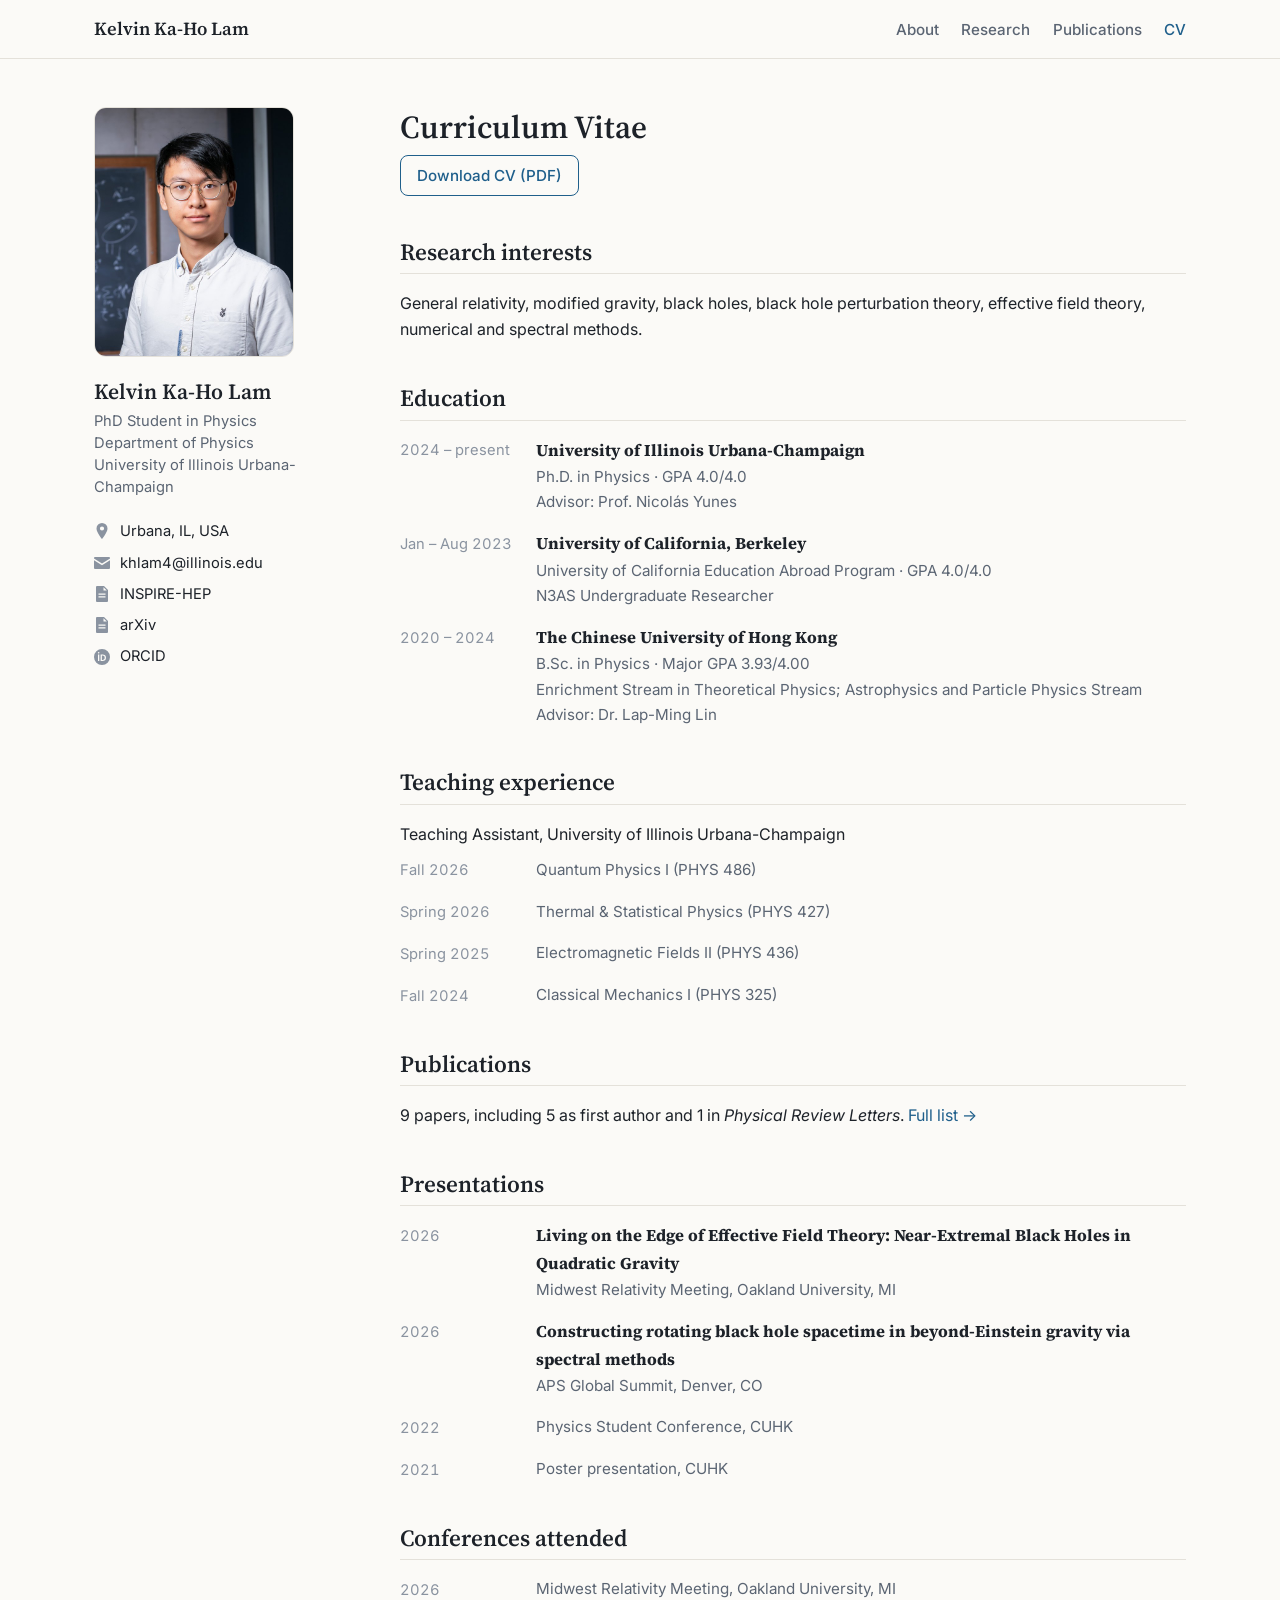
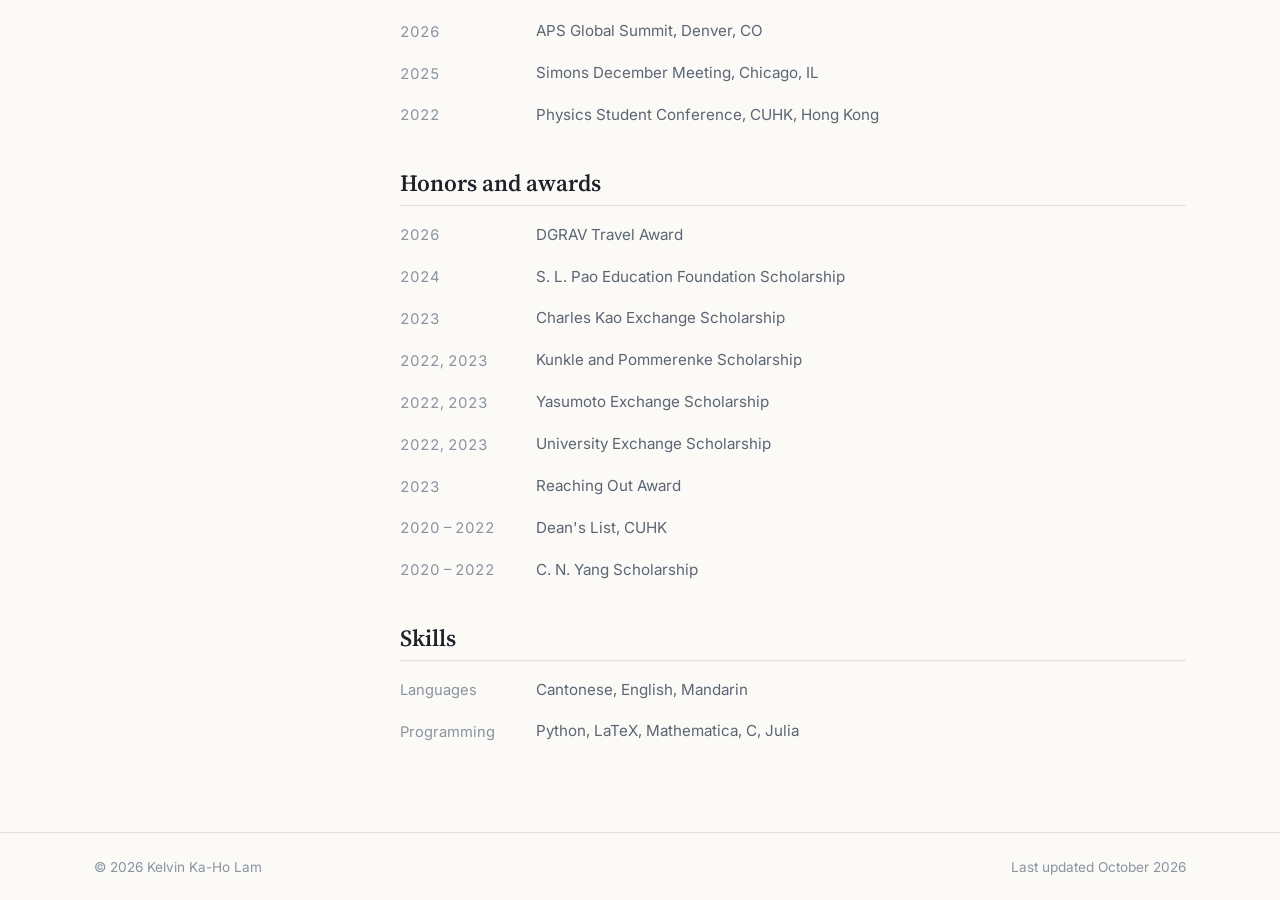
==== cv.html @ 8468ca5c "personal website first commit" ====
<!doctype html>
<html lang="en">
<head>
  <meta charset="utf-8">
  <meta name="viewport" content="width=device-width, initial-scale=1">
  <title>CV · Kelvin Ka-Ho Lam</title>
  <meta name="description" content="Curriculum vitae of Kelvin Ka-Ho Lam.">
  <meta name="author" content="Kelvin Ka-Ho Lam">
  <meta property="og:title" content="CV · Kelvin Ka-Ho Lam">
  <meta property="og:description" content="Curriculum vitae of Kelvin Ka-Ho Lam.">
  <meta property="og:type" content="website">
  <meta property="og:url" content="https://kelvin33550336.github.io/cv.html">
  <link rel="icon" href="assets/img/favicon.svg" type="image/svg+xml">
  <link rel="preconnect" href="https://fonts.googleapis.com">
  <link rel="preconnect" href="https://fonts.gstatic.com" crossorigin>
  <link href="https://fonts.googleapis.com/css2?family=Inter:wght@400;500;600&family=Source+Serif+4:opsz,wght@8..60,400;8..60,600&display=swap" rel="stylesheet">
  <link rel="stylesheet" href="assets/css/style.css">
</head>
<body>
  <a class="skip-link" href="#main">Skip to content</a>
  <header class="site-header">
    <nav class="nav" aria-label="Main">
      <a class="brand" href="index.html">Kelvin Ka-Ho Lam</a>
      <button class="nav-toggle" aria-expanded="false" aria-controls="nav-links">Menu</button>
      <ul class="nav-links" id="nav-links">
        <li><a href="index.html">About</a></li>
        <li><a href="research.html">Research</a></li>
        <li><a href="publications.html">Publications</a></li>
        <li><a href="cv.html" aria-current="page">CV</a></li>
      </ul>
    </nav>
  </header>

  <div class="layout">
    <aside class="sidebar" aria-label="Profile">
      <img class="avatar" src="assets/img/profile.jpg" alt="Portrait of Kelvin Ka-Ho Lam" width="200" height="250">
      <p class="name">Kelvin Ka-Ho Lam</p>
      <p class="role">PhD Student in Physics<br>Department of Physics<br>University of Illinois Urbana-Champaign</p>
      <ul>
        <li><svg viewBox="0 0 16 16" aria-hidden="true"><path d="M8 0a5.5 5.5 0 0 0-5.5 5.5C2.5 9.6 8 16 8 16s5.5-6.4 5.5-10.5A5.5 5.5 0 0 0 8 0zm0 7.6a2.1 2.1 0 1 1 0-4.2 2.1 2.1 0 0 1 0 4.2z"/></svg><span>Urbana, IL, USA</span></li>
        <li><svg viewBox="0 0 16 16" aria-hidden="true"><path d="M0 3a1 1 0 0 1 1-1h14a1 1 0 0 1 1 1v.4L8 8.5 0 3.4V3zm0 2.2V13a1 1 0 0 0 1 1h14a1 1 0 0 0 1-1V5.2L8 10.3 0 5.2z"/></svg><a href="mailto:khlam4@illinois.edu">khlam4@illinois.edu</a></li>
        <li><svg viewBox="0 0 16 16" aria-hidden="true"><path d="M3 0h7l4 4v11a1 1 0 0 1-1 1H3a1 1 0 0 1-1-1V1a1 1 0 0 1 1-1zm6.5 1.2V4.5h3.3L9.5 1.2zM4.5 7.5v1.2h7V7.5h-7zm0 2.8v1.2h7v-1.2h-7z"/></svg><a href="https://inspirehep.net/authors/3211704">INSPIRE-HEP</a></li>
        <li><svg viewBox="0 0 16 16" aria-hidden="true"><path d="M3 0h7l4 4v11a1 1 0 0 1-1 1H3a1 1 0 0 1-1-1V1a1 1 0 0 1 1-1zm6.5 1.2V4.5h3.3L9.5 1.2zM4.5 7.5v1.2h7V7.5h-7zm0 2.8v1.2h7v-1.2h-7z"/></svg><a href="https://arxiv.org/search/?query=Lam%2C+Kelvin&amp;searchtype=author">arXiv</a></li>
        <li><svg viewBox="0 0 16 16" aria-hidden="true"><path d="M8 0a8 8 0 1 0 0 16A8 8 0 0 0 8 0zM5.3 12H4V5.5h1.3V12zM4.65 4.6a.8.8 0 1 1 0-1.6.8.8 0 0 1 0 1.6zM12 8.7c0 2.1-1.4 3.3-3.4 3.3H6.6V5.5h2c2 0 3.4 1.2 3.4 3.2zm-1.3 0c0-1.4-.9-2.1-2.2-2.1h-.6v4.3h.6c1.3 0 2.2-.8 2.2-2.2z"/></svg><a href="https://orcid.org/0009-0008-0185-2543">ORCID</a></li>
      </ul>
    </aside>

    <main class="content" id="main">
      <h1>Curriculum Vitae</h1>
      <p><a class="button" href="assets/cv/CV.pdf">Download CV (PDF)</a></p>

      <h2>Research interests</h2>
      <p>General relativity, modified gravity, black holes, black hole perturbation theory, effective field theory, numerical and spectral methods.</p>

      <h2>Education</h2>
      <div class="cv-entry"><div class="when">2024 &ndash; present</div><div class="what"><strong>University of Illinois Urbana-Champaign</strong><div>Ph.D. in Physics &middot; GPA 4.0/4.0<br>Advisor: Prof. Nicolás Yunes</div></div></div>
      <div class="cv-entry"><div class="when">Jan &ndash; Aug 2023</div><div class="what"><strong>University of California, Berkeley</strong><div>University of California Education Abroad Program &middot; GPA 4.0/4.0<br>N3AS Undergraduate Researcher</div></div></div>
      <div class="cv-entry"><div class="when">2020 &ndash; 2024</div><div class="what"><strong>The Chinese University of Hong Kong</strong><div>B.Sc. in Physics &middot; Major GPA 3.93/4.00<br>Enrichment Stream in Theoretical Physics; Astrophysics and Particle Physics Stream<br>Advisor: Dr. Lap-Ming Lin</div></div></div>

      <h2>Teaching experience</h2>
      <p style="margin-bottom:.6rem">Teaching Assistant, University of Illinois Urbana-Champaign</p>
      <div class="cv-entry"><div class="when">Fall 2026</div><div class="what"><div>Quantum Physics I (PHYS 486)</div></div></div>
      <div class="cv-entry"><div class="when">Spring 2026</div><div class="what"><div>Thermal &amp; Statistical Physics (PHYS 427)</div></div></div>
      <div class="cv-entry"><div class="when">Spring 2025</div><div class="what"><div>Electromagnetic Fields II (PHYS 436)</div></div></div>
      <div class="cv-entry"><div class="when">Fall 2024</div><div class="what"><div>Classical Mechanics I (PHYS 325)</div></div></div>

      <h2>Publications</h2>
      <p>9 papers, including 5 as first author and 1 in <em>Physical Review Letters</em>. <a href="publications.html">Full list &rarr;</a></p>

      <h2>Presentations</h2>
      <div class="cv-entry"><div class="when">2026</div><div class="what"><strong>Living on the Edge of Effective Field Theory: Near-Extremal Black Holes in Quadratic Gravity</strong><div>Midwest Relativity Meeting, Oakland University, MI</div></div></div>
      <div class="cv-entry"><div class="when">2026</div><div class="what"><strong>Constructing rotating black hole spacetime in beyond-Einstein gravity via spectral methods</strong><div>APS Global Summit, Denver, CO</div></div></div>
      <div class="cv-entry"><div class="when">2022</div><div class="what"><div>Physics Student Conference, CUHK</div></div></div>
      <div class="cv-entry"><div class="when">2021</div><div class="what"><div>Poster presentation, CUHK</div></div></div>

      <h2>Conferences attended</h2>
      <div class="cv-entry"><div class="when">2026</div><div class="what"><div>Midwest Relativity Meeting, Oakland University, MI</div></div></div>
      <div class="cv-entry"><div class="when">2026</div><div class="what"><div>APS Global Summit, Denver, CO</div></div></div>
      <div class="cv-entry"><div class="when">2025</div><div class="what"><div>Simons December Meeting, Chicago, IL</div></div></div>
      <div class="cv-entry"><div class="when">2022</div><div class="what"><div>Physics Student Conference, CUHK, Hong Kong</div></div></div>

      <h2>Honors and awards</h2>
      <div class="cv-entry"><div class="when">2026</div><div class="what"><div>DGRAV Travel Award</div></div></div>
      <div class="cv-entry"><div class="when">2024</div><div class="what"><div>S. L. Pao Education Foundation Scholarship</div></div></div>
      <div class="cv-entry"><div class="when">2023</div><div class="what"><div>Charles Kao Exchange Scholarship</div></div></div>
      <div class="cv-entry"><div class="when">2022, 2023</div><div class="what"><div>Kunkle and Pommerenke Scholarship</div></div></div>
      <div class="cv-entry"><div class="when">2022, 2023</div><div class="what"><div>Yasumoto Exchange Scholarship</div></div></div>
      <div class="cv-entry"><div class="when">2022, 2023</div><div class="what"><div>University Exchange Scholarship</div></div></div>
      <div class="cv-entry"><div class="when">2023</div><div class="what"><div>Reaching Out Award</div></div></div>
      <div class="cv-entry"><div class="when">2020 &ndash; 2022</div><div class="what"><div>Dean's List, CUHK</div></div></div>
      <div class="cv-entry"><div class="when">2020 &ndash; 2022</div><div class="what"><div>C. N. Yang Scholarship</div></div></div>

      <h2>Skills</h2>
      <div class="cv-entry"><div class="when">Languages</div><div class="what"><div>Cantonese, English, Mandarin</div></div></div>
      <div class="cv-entry"><div class="when">Programming</div><div class="what"><div>Python, LaTeX, Mathematica, C, Julia</div></div></div>
    </main>
  </div>

  <footer class="site-footer">
    <div class="inner">
      <span>&copy; 2026 Kelvin Ka-Ho Lam</span>
      <span>Last updated October 2026</span>
    </div>
  </footer>
  <script src="assets/js/main.js"></script>
</body>
</html>
---- assets/css/style.css ----
/* ============================================================
   Kelvin Ka-Ho Lam — personal academic site
   Plain HTML/CSS, no build step. Edit the :root tokens to retheme.
   ============================================================ */

:root {
  --bg: #fbfaf7;
  --surface: #ffffff;
  --text: #1d2229;
  --muted: #5b6573;
  --faint: #8a93a0;
  --border: #e4e1da;
  --accent: #1f5f8b;
  --accent-soft: #e8f0f6;
  --highlight: #b5522b;
  --code-bg: #f2f0eb;
  --serif: "Source Serif 4", Georgia, "Times New Roman", serif;
  --sans: "Inter", -apple-system, BlinkMacSystemFont, "Segoe UI", Roboto, sans-serif;
  --maxw: 1140px;
}

@media (prefers-color-scheme: dark) {
  :root {
    --bg: #12151a;
    --surface: #181c22;
    --text: #e3e6ea;
    --muted: #a3acb8;
    --faint: #76808c;
    --border: #2a3039;
    --accent: #7fb6e0;
    --accent-soft: #1d2a36;
    --highlight: #e89a72;
    --code-bg: #1f242b;
  }
}

* { box-sizing: border-box; }

html { scroll-behavior: smooth; }

body {
  margin: 0;
  background: var(--bg);
  color: var(--text);
  font-family: var(--sans);
  font-size: 16px;
  line-height: 1.65;
  -webkit-font-smoothing: antialiased;
}

a { color: var(--accent); text-decoration: none; }
a:hover { text-decoration: underline; text-underline-offset: 3px; }

h1, h2, h3 { font-family: var(--serif); font-weight: 600; line-height: 1.25; }
h1 { font-size: 2rem; margin: 0 0 .5rem; }
h2 {
  font-size: 1.45rem;
  margin: 2.6rem 0 1rem;
  padding-bottom: .4rem;
  border-bottom: 1px solid var(--border);
}
h2:first-child { margin-top: 0; }
h3 { font-size: 1.15rem; margin: 1.8rem 0 .5rem; }

p { margin: 0 0 1rem; }

.skip-link {
  position: absolute; left: -999px; top: 0;
  background: var(--accent); color: #fff; padding: .5rem 1rem;
}
.skip-link:focus { left: 1rem; z-index: 100; }

/* ---------- Header / nav ---------- */
.site-header {
  position: sticky; top: 0; z-index: 50;
  background: color-mix(in srgb, var(--bg) 88%, transparent);
  backdrop-filter: saturate(140%) blur(8px);
  border-bottom: 1px solid var(--border);
}
.nav {
  max-width: var(--maxw); margin: 0 auto;
  display: flex; align-items: center; justify-content: space-between;
  padding: .85rem 24px; gap: 1rem;
}
.brand {
  font-family: var(--serif); font-size: 1.15rem; font-weight: 600;
  color: var(--text); white-space: nowrap;
}
.brand:hover { text-decoration: none; color: var(--accent); }
.nav-links { display: flex; gap: 1.4rem; list-style: none; margin: 0; padding: 0; }
.nav-links a { color: var(--muted); font-size: .95rem; font-weight: 500; }
.nav-links a:hover { color: var(--text); text-decoration: none; }
.nav-links a[aria-current="page"] { color: var(--accent); }

.nav-toggle {
  display: none; background: none; border: 1px solid var(--border);
  color: var(--text); border-radius: 6px; padding: .3rem .6rem; font-size: .9rem; cursor: pointer;
}

/* ---------- Layout ---------- */
.layout {
  max-width: var(--maxw); margin: 0 auto;
  display: grid; grid-template-columns: 250px 1fr; gap: 56px;
  padding: 48px 24px 72px;
}

.sidebar { position: sticky; top: 88px; align-self: start; }
.avatar {
  width: 200px; height: auto; aspect-ratio: 4 / 5; border-radius: 12px;
  object-fit: cover; display: block; margin-bottom: 1.1rem;
  border: 1px solid var(--border);
}
.avatar-placeholder {
  width: 168px; height: 168px; border-radius: 50%;
  display: grid; place-items: center; margin-bottom: 1.1rem;
  background: var(--accent-soft); color: var(--accent);
  font-family: var(--serif); font-size: 3rem; font-weight: 600;
  border: 1px solid var(--border);
}
.sidebar .name { font-family: var(--serif); font-size: 1.35rem; font-weight: 600; margin: 0; }
.sidebar .chinese-name { color: var(--muted); font-size: .95rem; margin: .1rem 0 .6rem; }
.sidebar .role { color: var(--muted); font-size: .92rem; line-height: 1.5; margin-bottom: 1.1rem; }
.sidebar ul { list-style: none; padding: 0; margin: 0; font-size: .92rem; }
.sidebar li { display: flex; align-items: center; gap: .6rem; padding: .22rem 0; }
.sidebar li svg { width: 16px; height: 16px; flex: none; fill: var(--faint); }
.sidebar li a { color: var(--text); }
.sidebar li a:hover { color: var(--accent); }

.content { min-width: 0; }

/* ---------- Home ---------- */
.lede { font-size: 1.08rem; }
.bh {
  width: 100%; height: 230px; display: block; margin: .2rem 0 1.4rem;
}
@media (max-width: 820px) { .bh { height: 170px; } }

.interests {
  display: grid; grid-template-columns: repeat(3, minmax(0, 1fr)); gap: .9rem;
  margin: 1.2rem 0 0; padding: 0; list-style: none;
}
.interests li {
  background: var(--surface); border: 1px solid var(--border); border-radius: 10px;
  padding: .9rem 1rem; font-size: .95rem;
}
.interests strong { display: block; font-family: var(--serif); font-size: 1.02rem; margin-bottom: .15rem; }
.interests span { color: var(--muted); }

.news { list-style: none; padding: 0; margin: 0; }
.news li { display: grid; grid-template-columns: 92px 1fr; gap: 1rem; padding: .5rem 0; border-bottom: 1px dashed var(--border); }
.news li:last-child { border-bottom: none; }
.news time { color: var(--faint); font-size: .9rem; font-variant-numeric: tabular-nums; }

/* ---------- Publications ---------- */
.pub-meta { color: var(--muted); font-size: .95rem; margin-bottom: 1.4rem; }
.pub-meta .legend-star { color: var(--highlight); }

.pubs { list-style: none; padding: 0; margin: 0; }
.pub {
  position: relative; padding: .95rem 0 .95rem 2.6rem;
  border-bottom: 1px solid var(--border);
}
.pub::before {
  content: "[" attr(data-n) "]";
  position: absolute; left: 0; top: 1rem;
  color: var(--faint); font-size: .85rem; font-variant-numeric: tabular-nums;
}
.pub:last-child { border-bottom: none; }
.pub-title { font-family: var(--serif); font-size: 1.06rem; font-weight: 600; color: var(--text); display: block; margin-bottom: .15rem; }
.pub-authors { font-size: .93rem; color: var(--muted); }
.pub-authors .me { color: var(--text); font-weight: 600; }
.pub-venue { font-size: .93rem; font-style: italic; color: var(--muted); }
.pub-links { margin-top: .35rem; display: flex; flex-wrap: wrap; gap: .4rem; }
.tag, .pub-links a {
  font-size: .78rem; font-weight: 500; letter-spacing: .01em;
  border: 1px solid var(--border); border-radius: 999px; padding: .08rem .6rem;
  background: var(--surface);
}
.pub-links a:hover { border-color: var(--accent); text-decoration: none; }
.tag.first { color: var(--highlight); border-color: color-mix(in srgb, var(--highlight) 40%, var(--border)); }
.tag.highlight { color: var(--accent); background: var(--accent-soft); border-color: transparent; }

.year { font-family: var(--serif); color: var(--faint); font-size: 1rem; margin: 1.8rem 0 .2rem; font-weight: 600; }

/* ---------- Research ---------- */
.theme {
  background: var(--surface); border: 1px solid var(--border); border-radius: 12px;
  padding: 1.4rem 1.5rem 1.1rem; margin-bottom: 1.4rem;
}
.theme h3 { margin-top: 0; }
.theme .refs { font-size: .9rem; color: var(--muted); margin-bottom: 0; }

/* ---------- CV ---------- */
.cv-entry { display: grid; grid-template-columns: 120px 1fr; gap: 1rem; margin-bottom: 1rem; }
.cv-entry .when { color: var(--faint); font-size: .92rem; font-variant-numeric: tabular-nums; padding-top: .1rem; }
.cv-entry .what strong { font-family: var(--serif); font-size: 1.04rem; }
.cv-entry .what div { color: var(--muted); font-size: .95rem; }
.button {
  display: inline-block; border: 1px solid var(--accent); color: var(--accent);
  border-radius: 8px; padding: .45rem 1rem; font-weight: 500; font-size: .95rem;
}
.button:hover { background: var(--accent); color: var(--bg); text-decoration: none; }

.todo {
  background: color-mix(in srgb, var(--highlight) 10%, transparent);
  border-left: 3px solid var(--highlight);
  padding: .5rem .8rem; font-size: .9rem; color: var(--muted); border-radius: 0 6px 6px 0;
}

/* ---------- Footer ---------- */
.site-footer {
  border-top: 1px solid var(--border); color: var(--faint); font-size: .85rem;
}
.site-footer .inner { max-width: var(--maxw); margin: 0 auto; padding: 1.4rem 24px; display: flex; justify-content: space-between; flex-wrap: wrap; gap: .5rem; }

/* ---------- Responsive ---------- */
@media (max-width: 820px) {
  .layout { grid-template-columns: 1fr; gap: 28px; padding: 28px 16px 56px; }
  .nav { padding: .75rem 16px; }
  .sidebar { position: static; display: grid; grid-template-columns: 96px 1fr; gap: 0 1.1rem; align-items: start; }
  .avatar-placeholder { width: 96px; height: 96px; font-size: 2rem; margin: 0; grid-row: span 3; }
  .avatar { width: 96px; height: auto; margin: 0; grid-row: span 3; border-radius: 8px; }
  .sidebar ul { grid-column: 1 / -1; display: flex; flex-wrap: wrap; gap: .1rem 1rem; margin-top: .9rem; }
  .sidebar .role { margin-bottom: 0; }
  .interests { grid-template-columns: 1fr; }
  .nav-toggle { display: block; }
  .nav-links {
    display: none; position: absolute; top: 100%; left: 0; right: 0;
    flex-direction: column; gap: 0; background: var(--bg); border-bottom: 1px solid var(--border);
  }
  .nav-links.open { display: flex; }
  .nav-links a { display: block; padding: .7rem 16px; }
  .cv-entry { grid-template-columns: 1fr; gap: .1rem; }
  .news li { grid-template-columns: 1fr; gap: 0; }
}
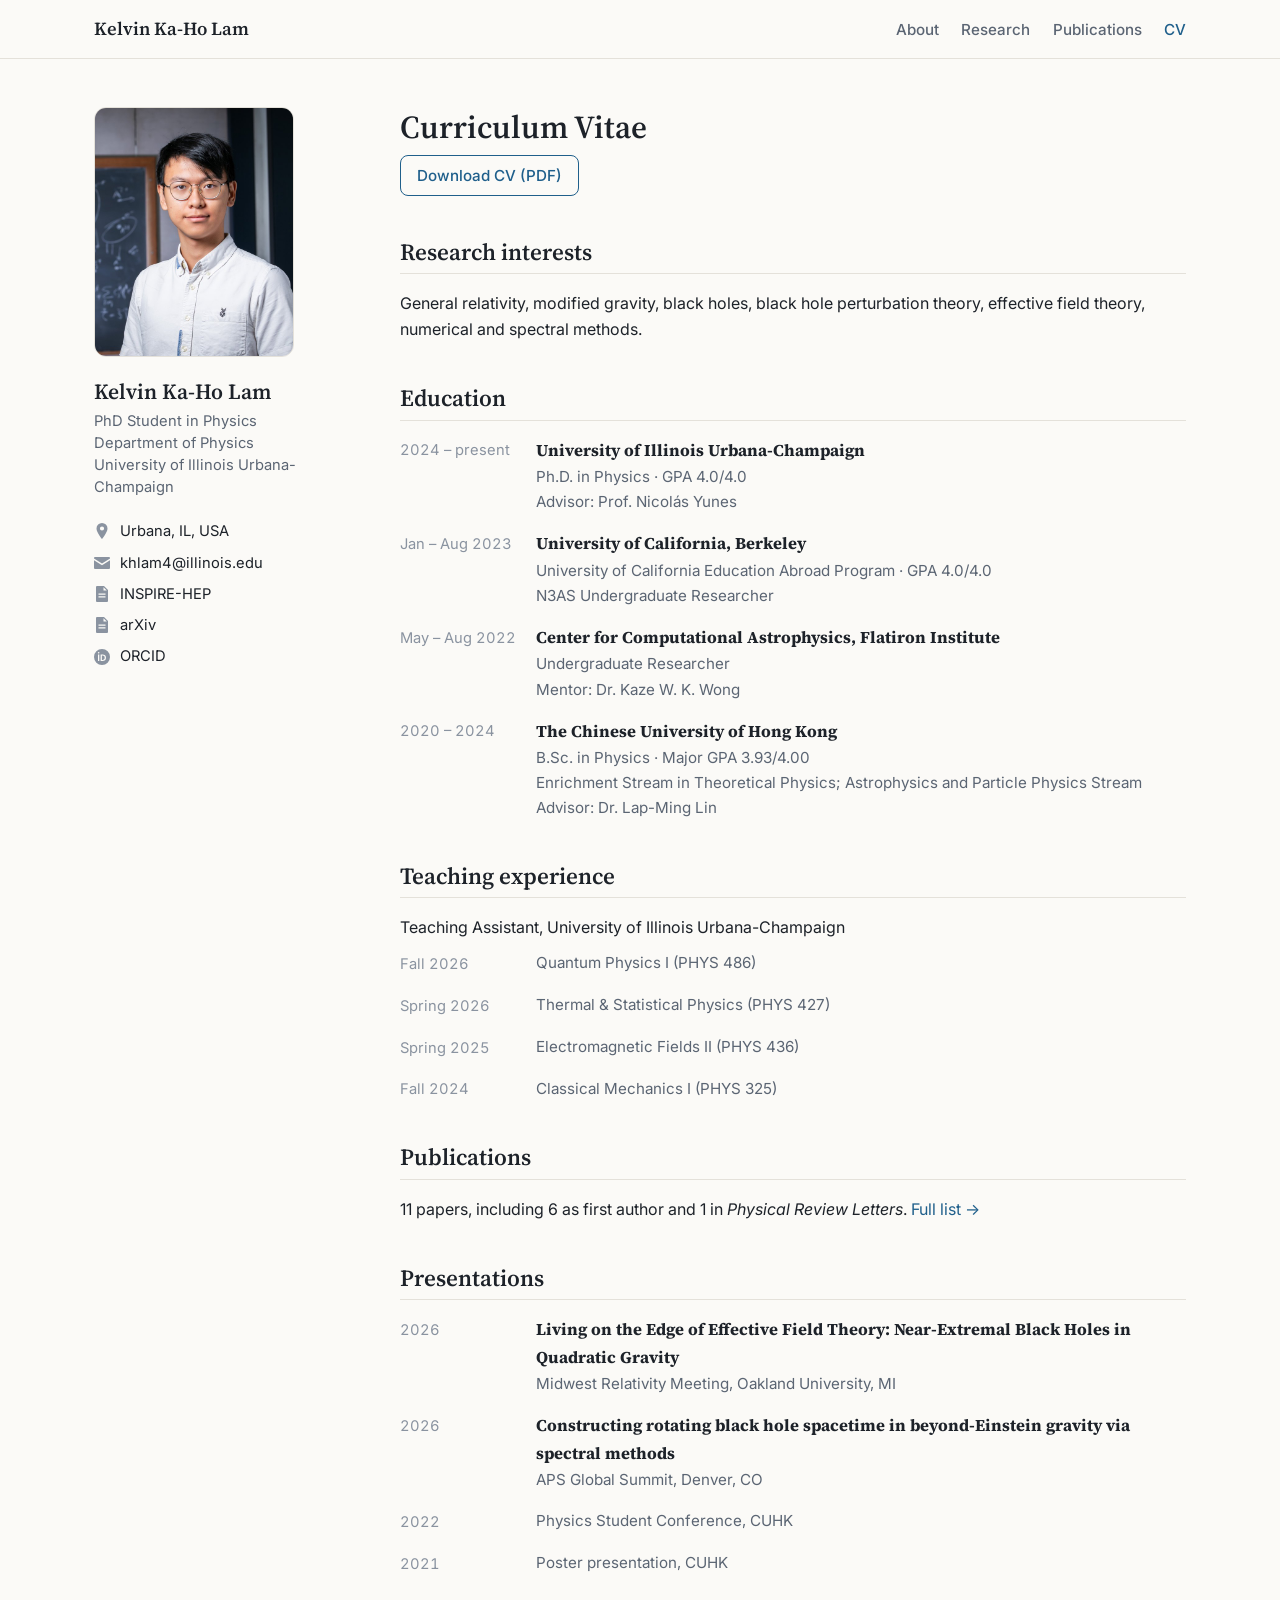
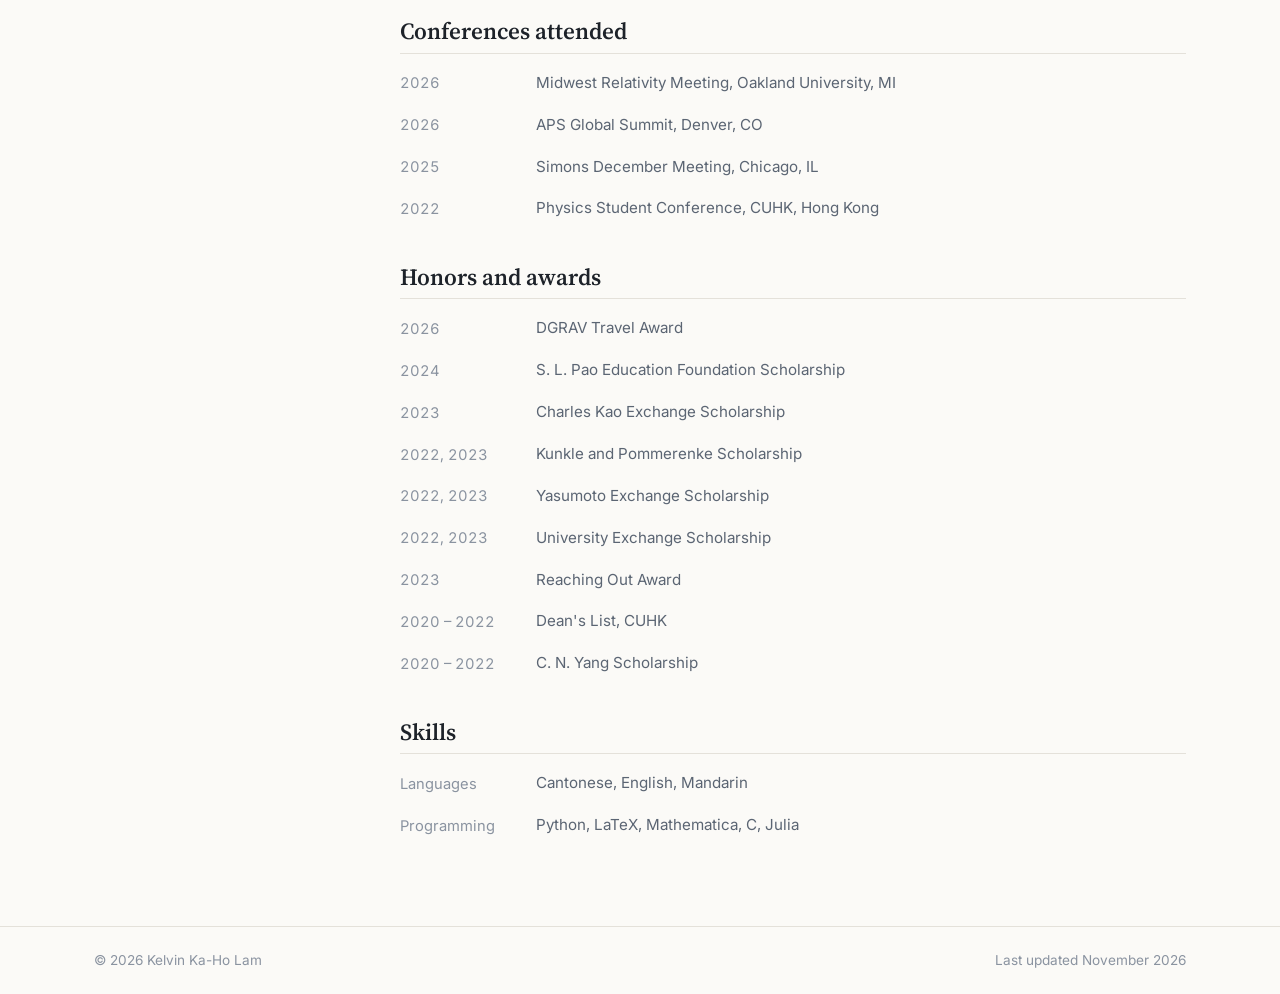
==== commit a986cdf8: "Update publications and CV (November 2026) - Add arXiv:2611.15853 (Einstein Reconstruction Scheme) a" ====
--- a/cv.html
+++ b/cv.html
@@ -40,7 +40,7 @@
         <li><svg viewBox="0 0 16 16" aria-hidden="true"><path d="M8 0a5.5 5.5 0 0 0-5.5 5.5C2.5 9.6 8 16 8 16s5.5-6.4 5.5-10.5A5.5 5.5 0 0 0 8 0zm0 7.6a2.1 2.1 0 1 1 0-4.2 2.1 2.1 0 0 1 0 4.2z"/></svg><span>Urbana, IL, USA</span></li>
         <li><svg viewBox="0 0 16 16" aria-hidden="true"><path d="M0 3a1 1 0 0 1 1-1h14a1 1 0 0 1 1 1v.4L8 8.5 0 3.4V3zm0 2.2V13a1 1 0 0 0 1 1h14a1 1 0 0 0 1-1V5.2L8 10.3 0 5.2z"/></svg><a href="mailto:khlam4@illinois.edu">khlam4@illinois.edu</a></li>
         <li><svg viewBox="0 0 16 16" aria-hidden="true"><path d="M3 0h7l4 4v11a1 1 0 0 1-1 1H3a1 1 0 0 1-1-1V1a1 1 0 0 1 1-1zm6.5 1.2V4.5h3.3L9.5 1.2zM4.5 7.5v1.2h7V7.5h-7zm0 2.8v1.2h7v-1.2h-7z"/></svg><a href="https://inspirehep.net/authors/3211704">INSPIRE-HEP</a></li>
-        <li><svg viewBox="0 0 16 16" aria-hidden="true"><path d="M3 0h7l4 4v11a1 1 0 0 1-1 1H3a1 1 0 0 1-1-1V1a1 1 0 0 1 1-1zm6.5 1.2V4.5h3.3L9.5 1.2zM4.5 7.5v1.2h7V7.5h-7zm0 2.8v1.2h7v-1.2h-7z"/></svg><a href="https://arxiv.org/search/?query=Lam%2C+Kelvin&amp;searchtype=author">arXiv</a></li>
+        <li><svg viewBox="0 0 16 16" aria-hidden="true"><path d="M3 0h7l4 4v11a1 1 0 0 1-1 1H3a1 1 0 0 1-1-1V1a1 1 0 0 1 1-1zm6.5 1.2V4.5h3.3L9.5 1.2zM4.5 7.5v1.2h7V7.5h-7zm0 2.8v1.2h7v-1.2h-7z"/></svg><a href="https://arxiv.org/search/advanced?advanced=&amp;terms-0-operator=AND&amp;terms-0-term=Lam%2C+K+K&amp;terms-0-field=author&amp;classification-physics=y&amp;classification-physics_archives=all&amp;classification-include_cross_list=include&amp;date-year=&amp;date-filter_by=date_range&amp;date-from_date=2023-01-01&amp;date-to_date=&amp;date-date_type=submitted_date&amp;abstracts=show&amp;size=50&amp;order=-announced_date_first">arXiv</a></li>
         <li><svg viewBox="0 0 16 16" aria-hidden="true"><path d="M8 0a8 8 0 1 0 0 16A8 8 0 0 0 8 0zM5.3 12H4V5.5h1.3V12zM4.65 4.6a.8.8 0 1 1 0-1.6.8.8 0 0 1 0 1.6zM12 8.7c0 2.1-1.4 3.3-3.4 3.3H6.6V5.5h2c2 0 3.4 1.2 3.4 3.2zm-1.3 0c0-1.4-.9-2.1-2.2-2.1h-.6v4.3h.6c1.3 0 2.2-.8 2.2-2.2z"/></svg><a href="https://orcid.org/0009-0008-0185-2543">ORCID</a></li>
       </ul>
     </aside>
@@ -55,6 +55,7 @@
       <h2>Education</h2>
       <div class="cv-entry"><div class="when">2024 &ndash; present</div><div class="what"><strong>University of Illinois Urbana-Champaign</strong><div>Ph.D. in Physics &middot; GPA 4.0/4.0<br>Advisor: Prof. Nicolás Yunes</div></div></div>
       <div class="cv-entry"><div class="when">Jan &ndash; Aug 2023</div><div class="what"><strong>University of California, Berkeley</strong><div>University of California Education Abroad Program &middot; GPA 4.0/4.0<br>N3AS Undergraduate Researcher</div></div></div>
+      <div class="cv-entry"><div class="when">May &ndash; Aug 2022</div><div class="what"><strong>Center for Computational Astrophysics, Flatiron Institute</strong><div>Undergraduate Researcher<br>Mentor: Dr. Kaze W. K. Wong</div></div></div>
       <div class="cv-entry"><div class="when">2020 &ndash; 2024</div><div class="what"><strong>The Chinese University of Hong Kong</strong><div>B.Sc. in Physics &middot; Major GPA 3.93/4.00<br>Enrichment Stream in Theoretical Physics; Astrophysics and Particle Physics Stream<br>Advisor: Dr. Lap-Ming Lin</div></div></div>
 
       <h2>Teaching experience</h2>
@@ -65,7 +66,7 @@
       <div class="cv-entry"><div class="when">Fall 2024</div><div class="what"><div>Classical Mechanics I (PHYS 325)</div></div></div>
 
       <h2>Publications</h2>
-      <p>9 papers, including 5 as first author and 1 in <em>Physical Review Letters</em>. <a href="publications.html">Full list &rarr;</a></p>
+      <p>11 papers, including 6 as first author and 1 in <em>Physical Review Letters</em>. <a href="publications.html">Full list &rarr;</a></p>
 
       <h2>Presentations</h2>
       <div class="cv-entry"><div class="when">2026</div><div class="what"><strong>Living on the Edge of Effective Field Theory: Near-Extremal Black Holes in Quadratic Gravity</strong><div>Midwest Relativity Meeting, Oakland University, MI</div></div></div>
@@ -99,7 +100,7 @@
   <footer class="site-footer">
     <div class="inner">
       <span>&copy; 2026 Kelvin Ka-Ho Lam</span>
-      <span>Last updated October 2026</span>
+      <span>Last updated November 2026</span>
     </div>
   </footer>
   <script src="assets/js/main.js"></script>
